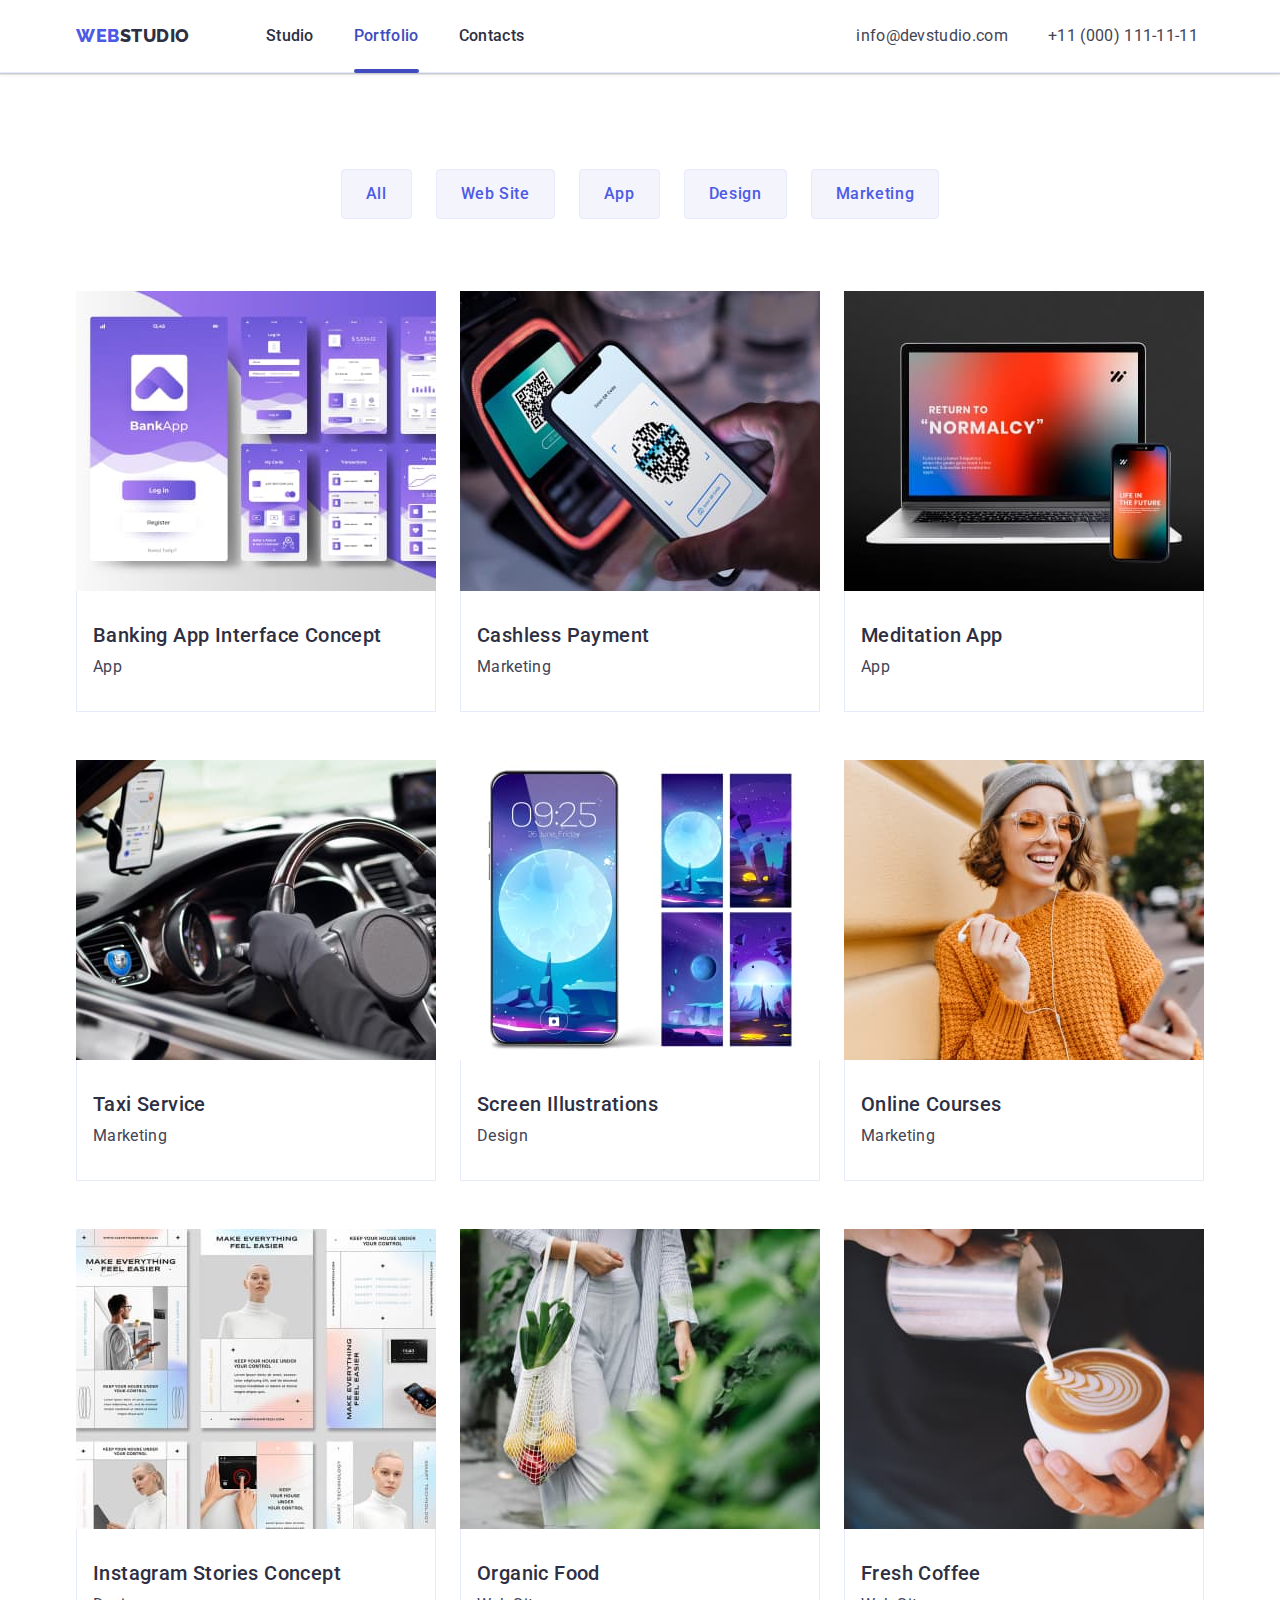
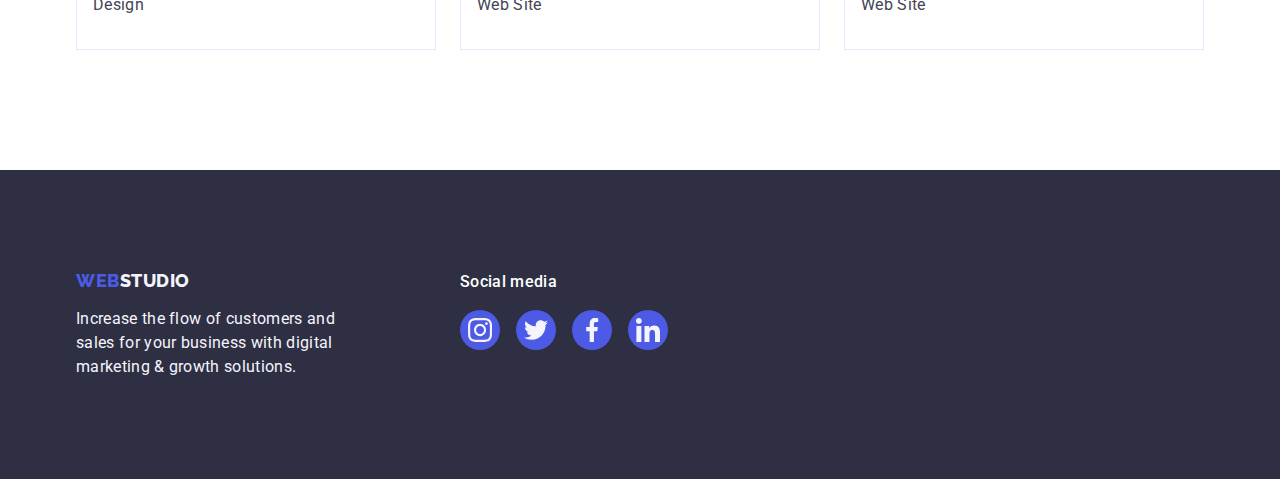
==== portfolio.html @ 41a1479e "Initial commit" ====
<!DOCTYPE html>
<html lang="en">
  <head>
    <meta charset="UTF-8" />
    <meta http-equiv="X-UA-Compatible" content="IE=edge" />
    <meta name="viewport" content="width=device-width, initial-scale=1.0" />
    <title>Portfolio</title>
    <link rel="preconnect" href="https://fonts.googleapis.com" />
    <link rel="preconnect" href="https://fonts.gstatic.com" crossorigin />
    <link
      href="https://fonts.googleapis.com/css2?family=Raleway:wght@800&family=Roboto:wght@400;500;700;900&display=swap"
      rel="stylesheet"
    />
    <link
      rel="stylesheet"
      href="https://cdnjs.cloudflare.com/ajax/libs/modern-normalize/1.1.0/modern-normalize.min.css"
    />
    <link rel="stylesheet" href="./css/styles.css" />
  </head>
  <body>
    <!-- Header -->
    <header class="header">
      <div class="container header-container">
        <nav class="header-nav">
          <a class="link logo-link" href="./index.html"
            >Web<span class="logo-text">Studio</span></a
          >
          <ul class="list header-list">
            <li class="header-item">
              <a class="link header-item-link" href="./index.html">Studio</a>
            </li>
            <li class="header-item">
              <a class="link header-item-link flow" href="./portfolio.html"
                >Portfolio</a
              >
            </li>
            <li class="header-item">
              <a class="link header-item-link" href="">Contacts</a>
            </li>
          </ul>
        </nav>
        <address class="header-adress">
          <ul class="list header-adress-list">
            <li class="header-adress-item">
              <a
                class="link header-adress-link"
                href="mailto:info@devstudio.com"
                >info@devstudio.com</a
              >
            </li>
            <li class="header-adress-item">
              <a class="link header-adress-link" href="tel:+110001111111"
                >+11 (000) 111-11-11</a
              >
            </li>
          </ul>
        </address>
      </div>
    </header>

    <!-- Main -->
    <main>
      <section class="portfolio">
        <div class="container">
          <h1 class="portfolio-title visually-hidden">Portfolio</h1>

          <!-- Buttons menu -->
          <ul class="list buttons-list">
            <li class="buttons-item">
              <button class="buttons-item-btn" type="button">All</button>
            </li>
            <li class="buttons-item">
              <button class="buttons-item-btn" type="button">Web Site</button>
            </li>
            <li class="buttons-item">
              <button class="buttons-item-btn" type="button">App</button>
            </li>
            <li class="buttons-item">
              <button class="buttons-item-btn" type="button">Design</button>
            </li>
            <li class="buttons-item">
              <button class="buttons-item-btn" type="button">Marketing</button>
            </li>
          </ul>

          <!-- Cards -->

          <ul class="list portfolio-list">
            <li class="portfolio-item">
              <a class="portfolio-link link" href="">
                <div class="portfolio-wrapper">
                  <img
                    class="portfolio-img"
                    src="./images/portfolio1.jpg"
                    alt="App Banking App Interface Concept"
                    width="360"
                    height="300"
                  />
                  <p class="portfolio-overlay">
                    14 Stylish and User-Friendly App Design Concepts · Task
                    Manager App · Calorie Tracker App · Exotic Fruit Ecommerce
                    App · Cloud Storage App
                  </p>
                </div>
                <div class="portfolio-cards">
                  <h2 class="portfolio-img-title sub-title">
                    Banking App Interface Concept
                  </h2>
                  <p class="portfolio-img-text sub-text">App</p>
                </div>
              </a>
            </li>
            <li class="portfolio-item">
              <a class="portfolio-link link" href="">
                <div class="portfolio-wrapper">
                  <img
                    class="portfolio-img"
                    src="./images/portfolio2.jpg"
                    alt="App Banking App Interface Concept"
                    width="360"
                    height="300"
                  />
                  <p class="portfolio-overlay">
                    14 Stylish and User-Friendly App Design Concepts · Task
                    Manager App · Calorie Tracker App · Exotic Fruit Ecommerce
                    App · Cloud Storage App
                  </p>
                </div>
                <div class="portfolio-cards">
                  <h2 class="portfolio-img-title sub-title">
                    Cashless Payment
                  </h2>
                  <p class="portfolio-img-text sub-text">Marketing</p>
                </div>
              </a>
            </li>
            <li class="portfolio-item">
              <a class="portfolio-link link" href="">
                <div class="portfolio-wrapper">
                  <img
                    class="portfolio-img"
                    src="./images/portfolio3.jpg"
                    alt="App Banking App Interface Concept"
                    width="360"
                    height="300"
                  />
                  <p class="portfolio-overlay">
                    14 Stylish and User-Friendly App Design Concepts · Task
                    Manager App · Calorie Tracker App · Exotic Fruit Ecommerce
                    App · Cloud Storage App
                  </p>
                </div>
                <div class="portfolio-cards">
                  <h2 class="portfolio-img-title sub-title">Meditation App</h2>
                  <p class="portfolio-img-text sub-text">App</p>
                </div>
              </a>
            </li>
            <li class="portfolio-item">
              <a class="portfolio-link link" href="">
                <div class="portfolio-wrapper">
                  <img
                    class="portfolio-img"
                    src="./images/portfolio4.jpg"
                    alt="App Banking App Interface Concept"
                    width="360"
                    height="300"
                  />
                  <p class="portfolio-overlay">
                    14 Stylish and User-Friendly App Design Concepts · Task
                    Manager App · Calorie Tracker App · Exotic Fruit Ecommerce
                    App · Cloud Storage App
                  </p>
                </div>
                <div class="portfolio-cards">
                  <h2 class="portfolio-img-title sub-title">Taxi Service</h2>
                  <p class="portfolio-img-text sub-text">Marketing</p>
                </div>
              </a>
            </li>
            <li class="portfolio-item">
              <a class="portfolio-link link" href="">
                <div class="portfolio-wrapper">
                  <img
                    class="portfolio-img"
                    src="./images/portfolio5.jpg"
                    alt="App Banking App Interface Concept"
                    width="360"
                    height="300"
                  />
                  <p class="portfolio-overlay">
                    14 Stylish and User-Friendly App Design Concepts · Task
                    Manager App · Calorie Tracker App · Exotic Fruit Ecommerce
                    App · Cloud Storage App
                  </p>
                </div>
                <div class="portfolio-cards">
                  <h2 class="portfolio-img-title sub-title">
                    Screen Illustrations
                  </h2>
                  <p class="portfolio-img-text sub-text">Design</p>
                </div>
              </a>
            </li>
            <li class="portfolio-item">
              <a class="portfolio-link link" href="">
                <div class="portfolio-wrapper">
                  <img
                    class="portfolio-img"
                    src="./images/portfolio6.jpg"
                    alt="App Banking App Interface Concept"
                    width="360"
                    height="300"
                  />
                  <p class="portfolio-overlay">
                    14 Stylish and User-Friendly App Design Concepts · Task
                    Manager App · Calorie Tracker App · Exotic Fruit Ecommerce
                    App · Cloud Storage App
                  </p>
                </div>
                <div class="portfolio-cards">
                  <h2 class="portfolio-img-title sub-title">Online Courses</h2>
                  <p class="portfolio-img-text sub-text">Marketing</p>
                </div>
              </a>
            </li>
            <li class="portfolio-item">
              <a class="portfolio-link link" href="">
                <div class="portfolio-wrapper">
                  <img
                    class="portfolio-img"
                    src="./images/portfolio7.jpg"
                    alt="App Banking App Interface Concept"
                    width="360"
                    height="300"
                  />
                  <p class="portfolio-overlay">
                    14 Stylish and User-Friendly App Design Concepts · Task
                    Manager App · Calorie Tracker App · Exotic Fruit Ecommerce
                    App · Cloud Storage App
                  </p>
                </div>
                <div class="portfolio-cards">
                  <h2 class="portfolio-img-title sub-title">
                    Instagram Stories Concept
                  </h2>
                  <p class="portfolio-img-text sub-text">Design</p>
                </div>
              </a>
            </li>
            <li class="portfolio-item">
              <a class="portfolio-link link" href="">
                <div class="portfolio-wrapper">
                  <img
                    class="portfolio-img"
                    src="./images/portfolio8.jpg"
                    alt="App Banking App Interface Concept"
                    width="360"
                    height="300"
                  />
                  <p class="portfolio-overlay">
                    14 Stylish and User-Friendly App Design Concepts · Task
                    Manager App · Calorie Tracker App · Exotic Fruit Ecommerce
                    App · Cloud Storage App
                  </p>
                </div>
                <div class="portfolio-cards">
                  <h2 class="portfolio-img-title sub-title">Organic Food</h2>
                  <p class="portfolio-img-text sub-text">Web Site</p>
                </div>
              </a>
            </li>
            <li class="portfolio-item">
              <a class="portfolio-link link" href="">
                <div class="portfolio-wrapper">
                  <img
                    class="portfolio-img"
                    src="./images/portfolio9.jpg"
                    alt="App Banking App Interface Concept"
                    width="360"
                    height="300"
                  />
                  <p class="portfolio-overlay">
                    14 Stylish and User-Friendly App Design Concepts · Task
                    Manager App · Calorie Tracker App · Exotic Fruit Ecommerce
                    App · Cloud Storage App
                  </p>
                </div>
                <div class="portfolio-cards">
                  <h2 class="portfolio-img-title sub-title">Fresh Coffee</h2>
                  <p class="portfolio-img-text sub-text">Web Site</p>
                </div>
              </a>
            </li>
          </ul>
        </div>
      </section>
    </main>

    <!-- Footer -->
    <footer class="footer">
      <div class="container footer-container">
        <div class="footer-subtext">
          <a class="logo-link-footer link" href="./index.html"
            >Web<span class="logo-text-footer">Studio</span>
          </a>
          <p class="footer-text">
            Increase the flow of customers and sales for your business with
            digital marketing & growth solutions.
          </p>
        </div>
        <div class="footer-social">
          <p class="social-text">Social media</p>
          <ul class="footer-card-list list">
            <li class="social-card-item">
              <a href="" class="social-card-link footer-svg-link link">
                <svg class="footer-svg" width="24" height="24">
                  <use href="./images/icons.svg#icon-instagram1"></use>
                </svg>
              </a>
            </li>
            <li class="social-card-item">
              <a href="" class="social-card-link footer-svg-link link">
                <svg class="footer-svg" width="24" height="24">
                  <use href="./images/icons.svg#icon-twitter2"></use>
                </svg>
              </a>
            </li>
            <li class="social-card-item">
              <a href="" class="social-card-link footer-svg-link link">
                <svg class="footer-svg" width="24" height="24">
                  <use href="./images/icons.svg#icon-facebook3"></use>
                </svg>
              </a>
            </li>
            <li class="social-card-item">
              <a href="" class="social-card-link footer-svg-link link">
                <svg class="footer-svg" width="24" height="24">
                  <use href="./images/icons.svg#icon-linkedin4"></use>
                </svg>
              </a>
            </li>
          </ul>
        </div>
      </div>
    </footer>
  </body>
</html>
---- css/styles.css ----
/* variables */
:root {
--title-first: #2E2F42;
--title-secondary: #FFFFFF;
--logo-first:#4D5AE5;
--logo-secondary: #2E2F42;
--logo-third: #F4F4FD;
--text-first: #434455;
--text-secondary: #2E2F42;
--text-third: #F4F4FD;
--btn-first: #FFFFFF;
--btn-secondary: #4D5AE5;
--background-color-first: #FFFFFF;
--background-color-secondary: #2E2F42;
--background-color-third: #F4F4FD;
--background-btn-first: #4D5AE5;
--background-btn-second: #F4F4FD;
--focus-hover: #404BBF;
--focus-hover-footer: #31D0AA;
--border: #e7e9fc;
}

/* global styles */
h1,
h2,
h3,
p{
margin-top: 0;
margin-bottom: 0;
}

img{
    display: block;
    max-width: 100%;
    height: auto;
 }

body{
    font-family: "Roboto", sans-serif;
    color: var(--text-first);
    background-color: var(--background-color-first);
}

button{
    border:none;
    cursor: pointer;
}

.container{
max-width: 1158px;
padding: 0 15px;
margin: 0 auto;
}

.link{
    text-decoration: none;
}
 .list{
    list-style:none;
    padding: 0;
    margin: 0;
}

.top-title{
    font-weight: 700;
    font-size: 36px;
    line-height: 1.11;
    letter-spacing: 0.02em;
    text-align: center;
    text-transform: capitalize;
    color: var(--title-first);
}

.sub-title{
    font-weight: 500;
    font-size: 20px;
    line-height: 1.2;
    letter-spacing: 0.02em;
    color: var(--title-first);
}

.sub-text{
    font-weight: 400;
    font-size: 16px;
    line-height: 1.5;
    letter-spacing: 0.02em;
    color: var(--text-first);
}

.visually-hidden {
  position: absolute;
  width: 1px;
  height: 1px;
  margin: -1px;
  border: 0;
  padding: 0;
  white-space: nowrap;
  clip-path: inset(100%);
  clip: rect(0 0 0 0);
  overflow: hidden;
}

/* Header */
.header{
    box-shadow:
    0px 2px 1px rgba(46, 47, 66, 0.08),
    0px 1px 1px rgba(46, 47, 66, 0.16),
    0px 1px 6px rgba(46, 47, 66, 0.08);
    border-bottom: 1px solid var(--border);
}

.header-container{
    display: flex;
    align-items: center;
}

.logo-text{
    color: var(--logo-secondary);
}

.header-nav{
    display: flex;
    align-items: center;
}

.header-list{
    display: flex;
    gap: 40px;
}

.header-item{
    font-weight: 500;
    font-size: 16px;
    line-height: 1.5;
    letter-spacing: 0.02em;
}

.header-item-link{
    position: relative;
    display: block;
    padding: 24px 0; 
    color: var(--text-secondary); 

    transition: color 250ms cubic-bezier(0.4, 0, 0.2, 1);
}

.logo-link{
    font-family: "Raleway", sans-serif;
    font-weight: 800;
    font-size: 18px;
    line-height: 1.17;
    letter-spacing: 0.03em;
    text-transform: uppercase;
    color: var(--logo-first);
    margin-right: 76px;
}

.header-item-link:hover,
.header-item-link:focus{
    color: var(--focus-hover);
}

.header-adress{
    font-style: normal;
    margin-left: 332px;
}

.header-adress-list{
    display: flex;
    gap: 40px;
}

.header-adress-link{
    font-weight: 400;
    font-size: 16px;
    line-height: 1.5;
    letter-spacing: 0.02em;
    color: var(--text-first);

    transition: color 250ms cubic-bezier(0.4, 0, 0.2, 1);
}

.header-adress-link:hover,
.header-adress-link:focus{
    color: var(--focus-hover);
}

.flow{
 color: var(--focus-hover);
}

.header-list .flow::after{
    position: absolute;
    content: '';
    left: 0;
    display: block;
    width: 100%;
    height: 4px;
    background: #404BBF;
    border-radius: 2px;
    bottom: -1px;
}

/* Footer */
.footer{
    background-color: var(--background-color-secondary);
    padding-top: 100px;
    padding-bottom: 100px;
}

.footer-container{
    display: flex;
    align-items: baseline;
}

.logo-link-footer{
    display: inline-block;
    font-family: "Raleway", sans-serif;
    font-weight: 800;
    font-size: 18px;
    line-height: 1.17;
    letter-spacing: 0.03em;
    text-transform: uppercase;
    color: var(--logo-first);
    margin-bottom: 16px;
    
}

.footer-text{
    display: block;
    font-weight: 400;
    font-size: 16px;
    line-height: 1.5;
    letter-spacing: 0.02em;
    color: var(--text-third);
    width: 264px;
}

.logo-text-footer{
    color: var(--logo-third);
}

.footer-subtext{
    margin-right: 120px;
}

.footer-card-list{
    display: flex;
    justify-content: center;
    gap: 16px;
}

.social-text{
    font-weight: 500;
    font-size: 16px;
    line-height: 1.5;
    letter-spacing: 0.02em;
    color: var(--title-secondary);
    margin-bottom: 16px;
}

.footer-svg{
    fill: var(--background-btn-second);
}

.footer-svg-link{
    transition: background-color 250ms cubic-bezier(0.4, 0, 0.2, 1);
}

.social-card-item .footer-svg-link:hover,
.social-card-item .footer-svg-link:focus{
    background-color: var(--focus-hover-footer);
}
/* Index Main */

/* Hero */

.hero{
    background-color: var(--background-color-secondary);
    padding-top: 188px;
    padding-bottom: 188px;
}

.overlay {
    max-width: 1440px;
    margin-left: auto;
    margin-right: auto;
    background-image:
        linear-gradient(
        rgba(46, 47, 66, 0.7),
        rgba(46, 47, 66, 0.7)),
        url(../images/hero.jpg);
    background-size: cover;
    background-repeat: no-repeat;
    background-position: center;
}

.hero-title{
    display: block;
    max-width: 496px;
    text-align: center;
    font-size: 56px;
    line-height: 1.07;
    letter-spacing: 0.02em;
    color: var(--title-secondary);
    margin: 0 auto 50px;
}

.hero-button{
    display: block;
    font-family: "Roboto", sans-serif;
    font-weight: 500;
    font-size: 16px;
    line-height: 1.5;
    letter-spacing: 0.04em;
    color: var(--btn-first);
    background-color: var(--background-btn-first);
    cursor: pointer;
    box-shadow: 0px 4px 4px rgba(0, 0, 0, 0.15);
    border-radius: 4px;
    margin: 0 auto;
    min-width: 169px;
    height: 56px;

    transition: background-color 250ms cubic-bezier(0.4, 0, 0.2, 1);
}

.hero-button:hover,
.hero-button:focus{
    background-color: var(--focus-hover);   
}

/* Advantages */

.advantages{
    padding-top: 120px;
    padding-bottom: 120px;
}

.advantages-list{
    display: flex;
    gap: 24px;
}

.advantages-item{
 width: calc((100% - 72px) / 4); 
}

.advantages-box-icon{
    width: 264px;
    height: 112px;
    background-color: var(--background-color-third);
    border-radius: 4px;
    display: flex;
    align-items: center;
    justify-content: center;
    margin-bottom: 8px;
}

.advantages-item-title {
    margin-bottom: 8px;
}

/* Activity */

.activity{
    padding-bottom: 120px;
}

.activity-title{
    margin-bottom: 72px;
}

.activity-list{
    display: flex;
    gap: 24px;
}


/* Team */

.team{
    background-color: var(--background-color-third);
    padding-top: 120px;
    padding-bottom: 120px;
}

.team-title{
margin-bottom: 72px;
}

.team-list{
    display: flex;
    gap: 24px;
}

.team-item{
    background-color: var(--background-color-first);
    box-shadow: 
    0px 1px 6px rgba(46, 47, 66, 0.08), 
    0px 1px 1px rgba(46, 47, 66, 0.16), 
    0px 2px 1px rgba(46, 47, 66, 0.08);
    border-radius: 0px 0px 4px 4px;
    width: calc((100% - 72px) / 4);
}
.team-card{
    padding: 32px 16px;
}

.team-item-title{
    text-align: center;
    margin-bottom: 8px;
}

.team-item-text{
    text-align: center;
    margin-bottom: 8px;
}

.social-card-list{
    display: flex;
    justify-content: center;
    gap: 24px;
    
}

.social-card-item{
    width: 40px;
    height: 40px;
    border-radius: 50%; 
    
}

.social-card-link{
width: 100%;
height: 100%;
border-radius: 50%;
display: flex;
justify-content: center;
align-items: center;
background-color: var(--background-btn-first);
transition: background-color 250ms cubic-bezier(0.4, 0, 0.2, 1);
}

.team-svg{
    fill: var(--text-third);
}

.social-card-link:hover,
.social-card-link:focus{
    background-color: var(--focus-hover);
}

/* Customers */

.customers{
    padding-top: 120px;
    padding-bottom: 120px;
}

.customers-title{
    font-weight: 700;
    font-size: 36px;
    line-height: 1.11;
    text-align: center;
    letter-spacing: 0.02em;
    color: var(--title-first);
    margin-bottom: 72px;
}

.customers-list{
    display: flex;
    justify-content: center;
    gap: 24px;
}

.customers-item{
    border-radius: 4px;
    width: calc((100% - 120px) / 6);
    height: 88px;
    color: currentColor;
}

.customers-link{
    width: 100%;
    height: 100%;
    display: flex;
    justify-content: center;
    align-items: center;
    border: 1px solid #8E8F99;
    color: #8E8F99;
    border-radius: 4px;
    transition: 
    border-color 250ms cubic-bezier(0.4, 0, 0.2, 1), 
    color 250ms cubic-bezier(0.4, 0, 0.2, 1);
}

.customers-svg{
    fill: currentColor;
}

.customers-link:hover,
.customers-link:focus{
    border-color: 1px solid var(--focus-hover) ;
    color: var(--focus-hover);
}


/* Portfolio Main */

/* Buttons menu */

.portfolio{
    padding-top: 96px;
    padding-bottom: 120px;
}

.buttons-list{
    display: flex;
    justify-content: center;
    align-items: center;
    gap: 24px;
    margin-bottom: 72px;

}

.buttons-item-btn{  
    font-family: "Roboto", sans-serif;
    font-weight: 500;
    font-size: 16px;
    line-height: 1.5;
    letter-spacing: 0.04em;
    color: var(--btn-secondary);
    background-color: var(--background-btn-second);
    cursor: pointer;
    padding: 12px 24px;
    border: 1px solid var(--border) ;
    border-radius: 4px;

    transition: 
    color 250ms cubic-bezier(0.4, 0, 0.2, 1), 
    background-color 250ms cubic-bezier(0.4, 0, 0.2, 1), 
    border-color 250ms cubic-bezier(0.4, 0, 0.2, 1), 
    box-shadow 250ms cubic-bezier(0.4, 0, 0.2, 1);
}

.buttons-item-btn:hover,
.buttons-item-btn:focus{
    background-color: var(--focus-hover);
    color: var(--btn-first);
    border: 1px solid transparent;
    box-shadow: 
    0px 3px 1px rgba(0, 0, 0, 0.1), 
    0px 2px 1px rgba(0, 0, 0, 0.08), 
    0px 2px 2px rgba(0, 0, 0, 0.12);
}

/* Cards */

.portfolio-list{
    display: flex;
    flex-wrap: wrap;
    gap: 48px 24px;
}

.portfolio-item{
    width: calc((100% - 48px) / 3);
}

.portfolio-link{
    display: block;
    transition: box-shadow 250ms cubic-bezier(0.4, 0, 0.2, 1);
}

.portfolio-wrapper{
 position: relative;
 overflow: hidden;
}

.portfolio-overlay{
    position: absolute;
    left: 0;
    top: 0;
    width: 100%;
    height: 100%;
    overflow: auto;
    transform: translateY(100%);
    transition: transform 250ms cubic-bezier(0.4, 0, 0.2, 1);

    font-size: 16px;
    line-height: 1.5;
    letter-spacing: 0.02em;
    color: var(--text-third);
    background-color: var(--background-btn-first);
    padding: 40px 32px;
}

.portfolio-link:hover .portfolio-overlay,
.portfolio-link:focus .portfolio-overlay{
    transform: translateY(0%);
}

.portfolio-cards{
    padding: 32px 16px;
    border: 1px solid var(--border);
    border-top: none;
}

.portfolio-link:hover,
.portfolio-link:focus{
    box-shadow: 
    0px 1px 6px rgba(46, 47, 66, 0.08),
    0px 1px 1px rgba(46, 47, 66, 0.16),
    0px 2px 1px rgba(46, 47, 66, 0.08);
}

.portfolio-img-title{
    margin-bottom: 8px;
}

/* MODAL */

.backdrop{
    position: fixed;
    top: 0;
    left: 0;
    width: 100%;
    height: 100%;
    background: rgba(46, 47, 66, 0.4);
    transition: opacity 250ms cubic-bezier(0.4, 0, 0.2, 1), 
    visibility 250ms cubic-bezier(0.4, 0, 0.2, 1);
}

.backdrop.is-hidden{
    visibility: hidden;
    opacity: 0;
    pointer-events: none;

}

.modal{
    position: absolute;
    width: 408px;
    min-height: 584px;
    background: #FCFCFC;
    box-shadow: 
    0px 1px 1px rgba(0, 0, 0, 0.14), 
    0px 1px 3px rgba(0, 0, 0, 0.12), 
    0px 2px 1px rgba(0, 0, 0, 0.2);
    border-radius: 4px;
    top: 50%;
    left: 50%;
    transform: translate(-50%, -50%);
    transition: transform 250ms cubic-bezier(0.4, 0, 0.2, 1);
}

.modal-btn{
    position: absolute;
    background: #E7E9FC;
    border: 1px solid rgba(0, 0, 0, 0.1);
    border-radius: 50%;
    display: flex;
    align-items: center;
    justify-content: center;
    width: 24px;
    height: 24px;
    top: 24px;
    right: 24px;
    padding: 0;
    transition: 
    background-color 250ms cubic-bezier(0.4, 0, 0.2, 1), 
    border 250ms cubic-bezier(0.4, 0, 0.2, 1);
}

.modal-svg{
    fill: #2E2F42;
    transition: fill 250ms cubic-bezier(0.4, 0, 0.2, 1);
}

.modal-btn:hover,
.modal-btn:focus{
    border: none;
    background-color: var(--focus-hover);
    box-shadow: 0px 4px 4px rgba(0, 0, 0, 0.25);
}

.modal-btn:hover .modal-svg,
.modal-btn:focus .modal-svg{
    fill: var(--btn-first);
}
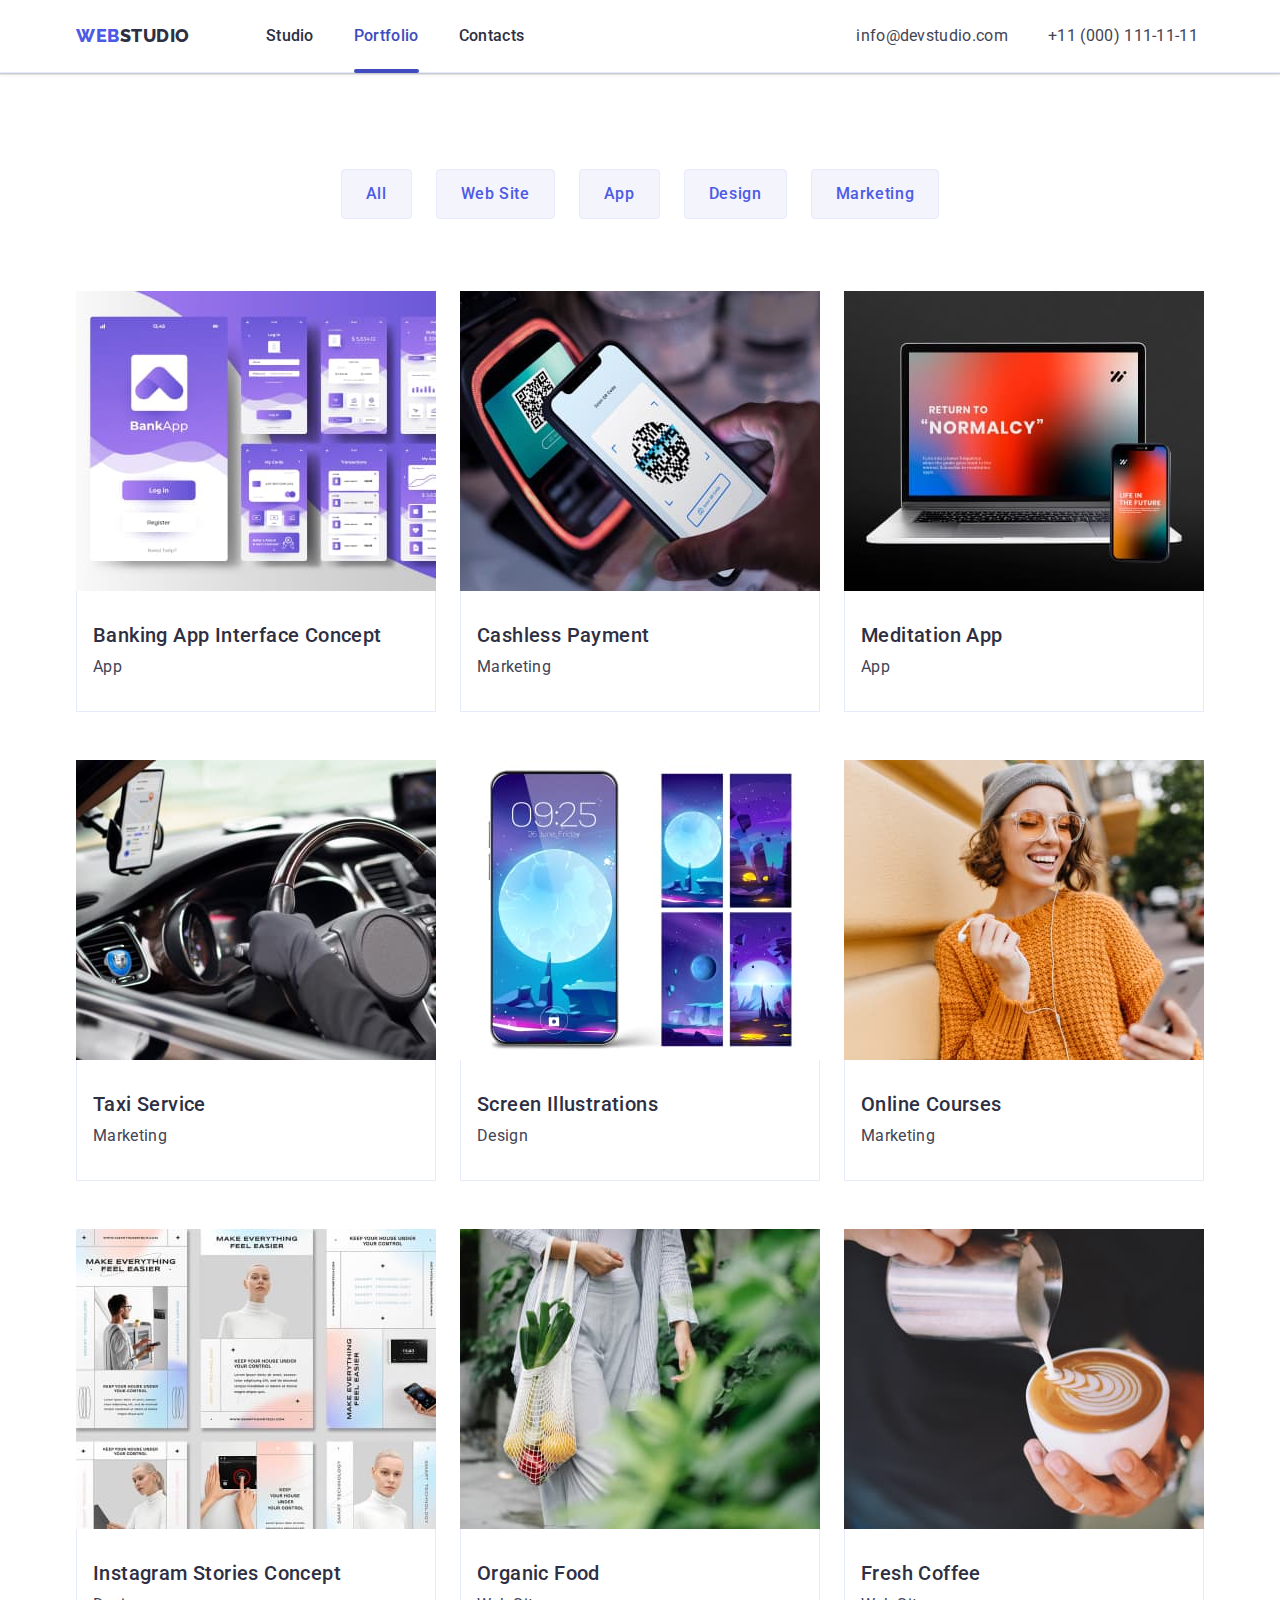
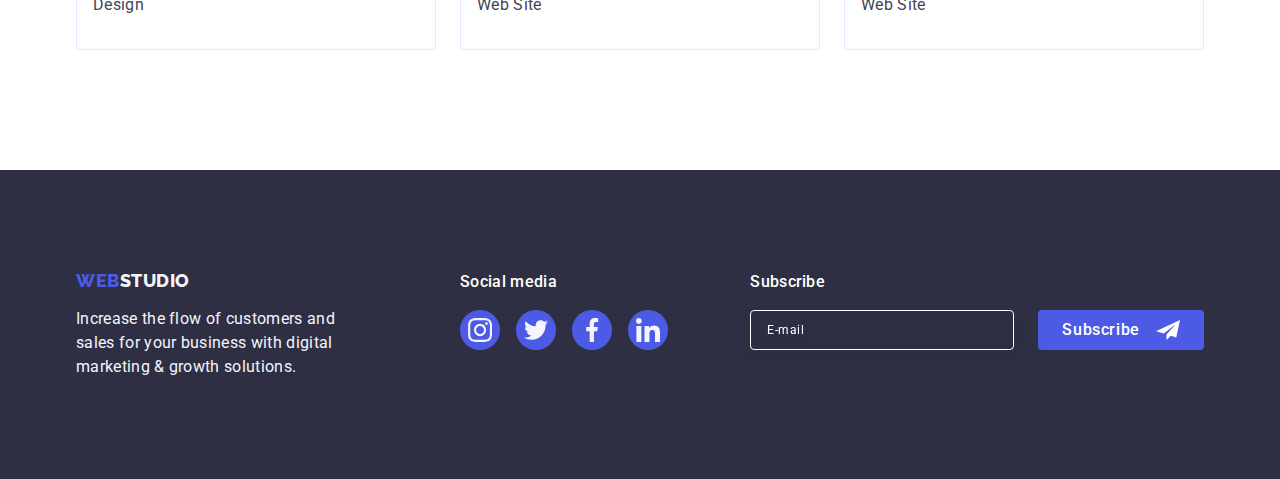
==== commit fbe27cf8: "add color focus" ====
--- a/portfolio.html
+++ b/portfolio.html
@@ -342,6 +342,26 @@
             </li>
           </ul>
         </div>
+        <div class="footer-form-box">
+          <p class="footer-modal-text">Subscribe</p>
+          <form class="footer-form">
+            <label class="footer-form-label">
+              <input
+                id="subscribe"
+                class="footer-modal-input"
+                type="email"
+                name="e-mail"
+                placeholder="E-mail"
+              />
+            </label>
+            <button class="footer-form-btn" type="submit">
+              Subscribe
+              <svg class="footer-form-svg" width="24" height="24">
+                <use href="./images/icons.svg#icon-frame"></use>
+              </svg>
+            </button>
+          </form>
+        </div>
       </div>
     </footer>
   </body>
--- a/css/styles.css
+++ b/css/styles.css
@@ -271,6 +271,69 @@
 .social-card-item .footer-svg-link:focus{
     background-color: var(--focus-hover-footer);
 }
+
+.footer-form-box{
+    align-items: baseline;
+    margin-left: auto;
+}
+
+.footer-form{
+    display: flex;
+    gap: 24px;
+}
+
+.footer-modal-text{
+
+font-weight: 500;
+font-size: 16px;
+line-height: 1.5;
+letter-spacing: 0.02em;
+color: var(--title-secondary);
+margin-bottom: 16px;
+}
+
+.footer-form-btn{
+    display:flex;
+    justify-content: center;
+    align-items: center;
+
+font-weight: 500;
+font-size: 16px;
+line-height: 1.5;
+text-align: center;
+letter-spacing: 0.04em;
+color: var(--btn-first);
+background: var(--background-btn-first);
+border-radius: 4px;
+min-width: 165px;
+height: 40px;
+padding: 8px 24px;
+}
+
+.footer-modal-input{
+    display: inline-block;
+    padding-left: 16px;
+    width: 264px;
+    height: 40px;
+    border: 1px solid var(--btn-first);
+    filter: drop-shadow(0px 4px 4px rgba(0, 0, 0, 0.15));
+    border-radius: 4px;
+    background-color: transparent;
+    color: var(--title-secondary);
+    font-size: 12px;
+    line-height: 1.5;
+    letter-spacing: 0.04em;
+}
+
+.footer-modal-input::placeholder{
+    color: var(--title-secondary);
+}
+
+.footer-form-svg{
+ 
+    fill: var(--btn-first);
+    margin-left: 16px;
+}
 /* Index Main */
 
 /* Hero */
@@ -631,17 +694,18 @@
     visibility 250ms cubic-bezier(0.4, 0, 0.2, 1);
 }
 
-.backdrop.is-hidden{
+/* .backdrop.is-hidden{
     visibility: hidden;
     opacity: 0;
     pointer-events: none;
 
-}
+} */
 
 .modal{
     position: absolute;
     width: 408px;
     min-height: 584px;
+    padding: 72px 24px 24px 24px;
     background: #FCFCFC;
     box-shadow: 
     0px 1px 1px rgba(0, 0, 0, 0.14), 
@@ -673,6 +737,7 @@
 }
 
 .modal-svg{
+    
     fill: #2E2F42;
     transition: fill 250ms cubic-bezier(0.4, 0, 0.2, 1);
 }
@@ -687,4 +752,169 @@
 .modal-btn:hover .modal-svg,
 .modal-btn:focus .modal-svg{
     fill: var(--btn-first);
-}+}
+
+.modal-title{
+    font-weight: 500;
+    font-size: 16px;
+    line-height: 1.5;
+    text-align: center;
+    letter-spacing: 0.02em;
+    color: var(--title-first);
+    margin-bottom: 16px;
+}
+
+.modal-form{
+    display: block;
+}
+
+.modal-box{
+    margin-bottom: 8px;
+}
+.modal-label{
+    display: block;
+    font-weight: 400;
+    font-size: 12px;
+    line-height: 1.17;
+    letter-spacing: 0.04em;
+    color: #8E8F99;
+    margin-bottom: 4px;
+}
+
+.input-wrapper{
+    position: relative;
+    display: block;
+}
+
+.modal-input{
+    width: 100%;
+    height: 40px;
+    border: 1px solid rgba(46, 47, 66, 0.4);
+    border-radius: 4px;
+    padding-left: 38px;
+    padding-right: 20px;
+    outline: transparent;
+    background-color: transparent;
+    transition: border-color 250ms cubic-bezier(0.4, 0, 0.2, 1);
+}
+
+.modal-input:focus{
+border-color: var(--btn-secondary);
+filter: drop-shadow(0px 4px 4px rgba(0, 0, 0, 0.25));
+}
+
+.modal-input-svg{
+    position: absolute;
+    left: 16px;
+    top: 50%;
+    transform: translateY(-50%);
+    transition: fill 250ms cubic-bezier(0.4, 0, 0.2, 1);
+}
+
+.modal-input:focus + .modal-input-svg{
+fill: var(--btn-secondary);
+
+}
+
+.modal-textarea-box{
+margin-bottom: 16px;
+}
+
+.modal-textarea{
+    width: 360px;
+    height: 120px;
+    font-size: 12px;
+    line-height: 1.17;
+    letter-spacing: 0.04em;
+    font-size: 12px;
+    line-height: 1.17;
+    letter-spacing: 0.04em;
+    border: 1px solid rgba(46, 47, 66, 0.2);
+    color: rgba(46, 47, 66, 0.4);
+    background-color: transparent;
+    outline: transparent;
+    resize: none;
+    border-radius: 4px;
+    padding: 8px 16px;
+    transition: border-color 250ms cubic-bezier(0.4, 0, 0.2, 1);
+}
+
+.modal-textarea:focus{
+border-color: var(--background-btn-first);
+}
+
+.modal-check-box{
+    margin-bottom: 24px;
+}
+
+.modal-input-checkbox{
+    width: 16px;
+    height: 16px;
+
+    display: inline-flex;
+    justify-content: center;
+    align-items: center;
+    margin-right: 8px;
+
+    border: 1px solid rgba(46, 47, 66, 0.4);
+    border-radius: 2px;
+    fill: transparent;
+
+    transition: background-color 250ms cubic-bezier(0.4, 0, 0.2, 1), border 250ms cubic-bezier(0.4, 0, 0.2, 1), fill 250ms cubic-bezier(0.4, 0, 0.2, 1);
+}
+
+.modal-check-label{
+    display: flex;
+    align-items: center;
+    justify-content: center;
+    font-size: 12px;
+    line-height: 1.17;
+    letter-spacing: 0.04em;
+    color: #8E8F99;
+}
+
+.modal-check-link{
+
+    font-size: 12px;
+    line-height: 1.33;
+    letter-spacing: 0.04em;
+    text-decoration-line: underline;
+    color: var(--logo-first);
+    margin-left: 5px;
+}
+
+.modal-check-svg{
+    fill: var(--btn-first);
+}
+
+
+.modal-chek:checked + .modal-check-label .modal-input-checkbox {
+background-color: var(--focus-hover);
+border: none;
+fill: var(--btn-first);
+}
+
+
+
+.modal-form-btn{
+    display: block;
+    margin: 0 auto;
+    font-family: inherit;
+    font-weight: 500;
+    font-size: 16px;
+    line-height: 1.5;
+    text-align: center;
+    letter-spacing: 0.04em;
+    color: #FFFFFF;
+    min-width: 169px;
+    height: 56px;
+    background: #4D5AE5;
+    box-shadow: 0px 4px 4px rgba(0, 0, 0, 0.15);
+    border-radius: 4px;
+    transition: background-color 250ms cubic-bezier(0.4, 0, 0.2, 1);
+}
+
+.modal-form-btn:hover,
+.modal-form-btn:focus{
+    background-color: var(--focus-hover);
+}
